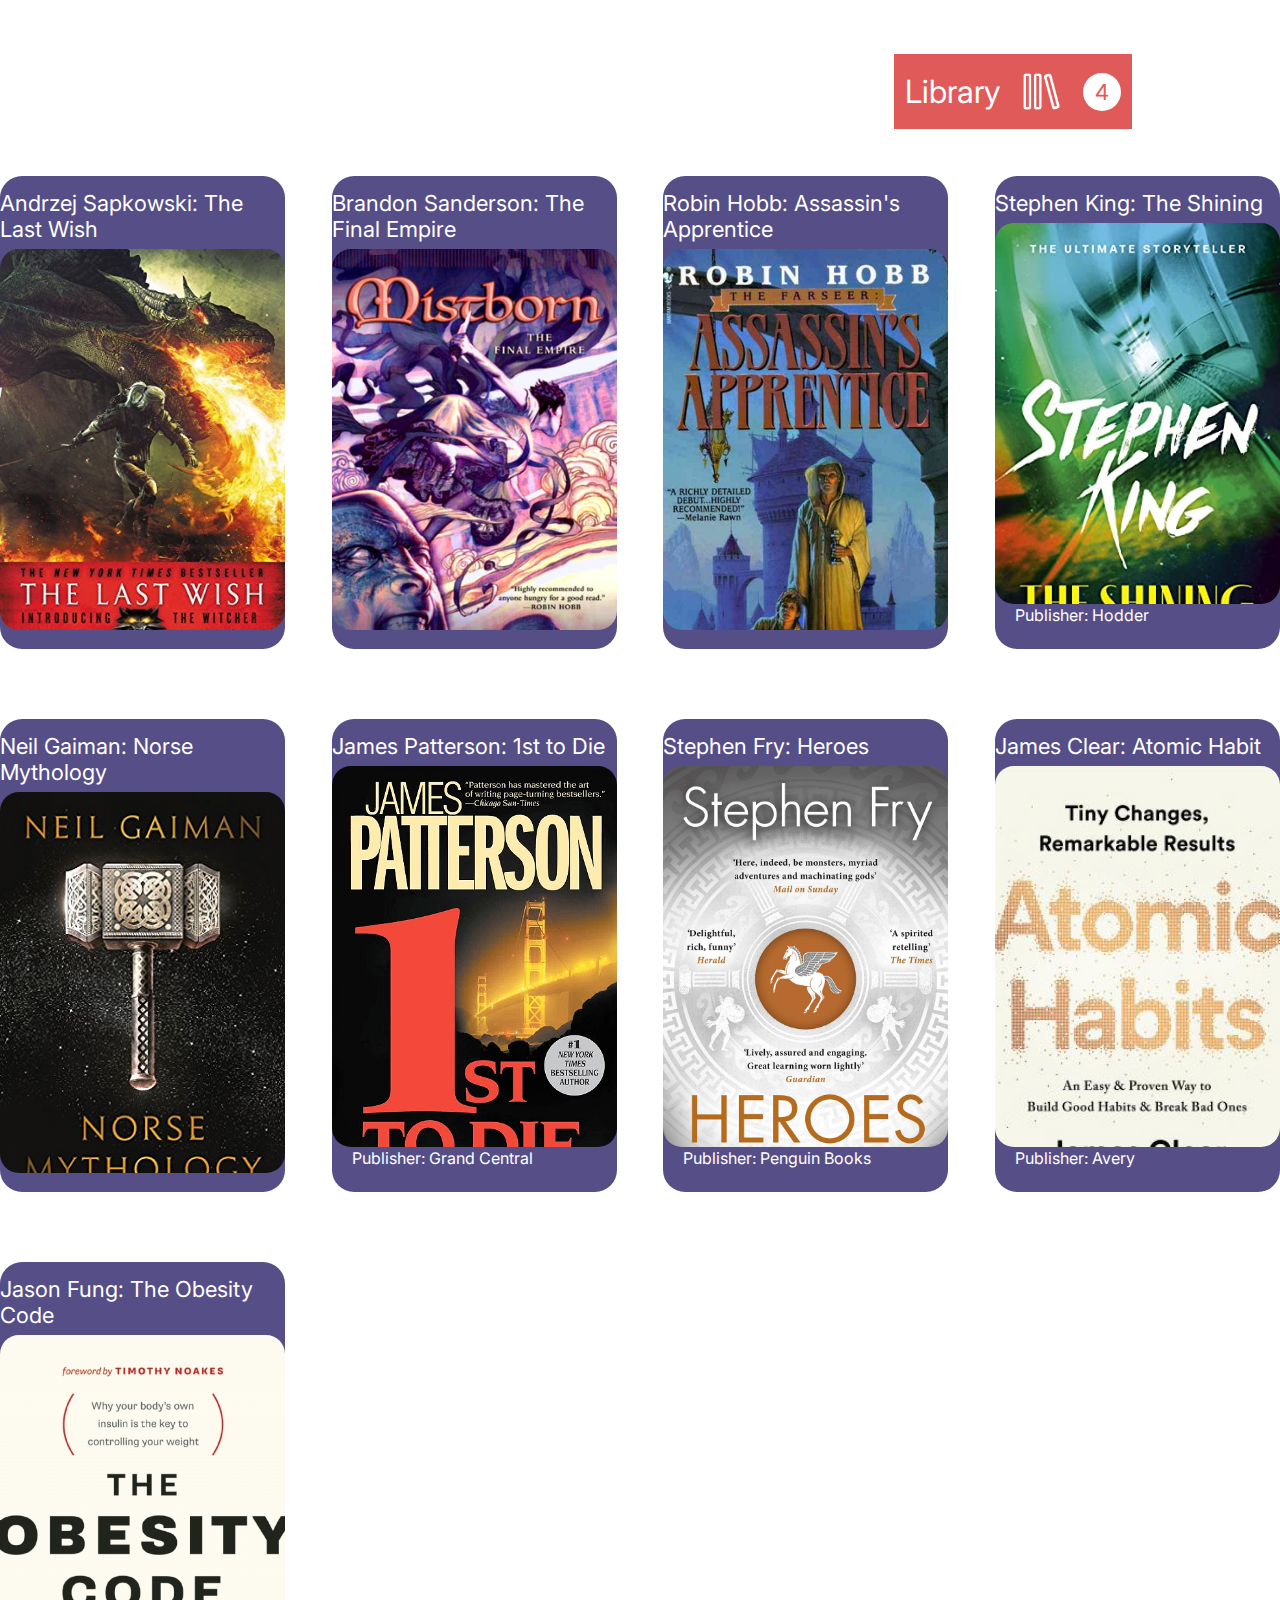
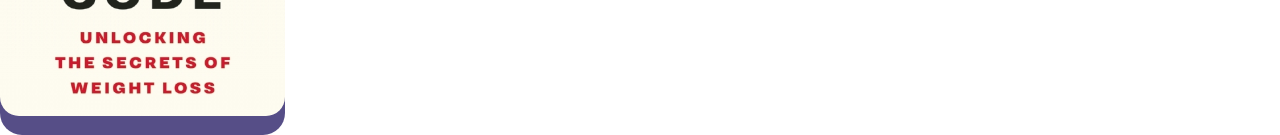
==== index.html @ 4c52c9b6 "afsds fs" ====
<!DOCTYPE html>
<html lang="en">
<head>
    <meta charset="UTF-8">
    <meta name="viewport" content="width=device-width, initial-scale=1.0">
    <link rel="stylesheet" href="style.css">
    <script src="script.js" defer></script>
    <title>Library OOP</title>
</head>
<body>
    <div class="library-btn">
        <p>Library</p>
        <img src="Images/music-album (2).png" alt="">
        <div class="circle">
            <p>4</p>
        </div>
    </div>
    <div class="book-container blurred">
        <div class="book">
            <h3>Brandon Sanderson: Final Empire</h3>
            <div class="img-container">
                <img src="Images/final empire.jpg" alt="">
            </div>
            <div class="info">
                <div class="gerne-container">
                    <p>Gerne:</p>
                <div class="span-container">
                    <span>Fantasy</span>
                    <span>Fiction</span>
                    <span>High Fantasy</span>
                </div>
                </div>
                <div class="lastP">
                    <p>Pages: 650</p>
                    <p>Publisher: Gollancz</p>
                </div>
            </div>
        </div>
        <div class="book">
            <h3>Brandon Sanderson: Final Empire</h3>
            <div class="img-container">
                <img src="Images/final empire.jpg" alt="">
            </div>
            <div class="info">
                <div class="gerne-container">
                    <p>Gerne:</p>
                <div class="span-container">
                    <span>Fantasy</span>
                    <span>Fiction</span>
                    <span>High Fantasy</span>
                </div>
                </div>
                <div class="lastP">
                    <p>Pages: 650</p>
                    <p>Publisher: Gollancz</p>
                </div>
            </div>
        </div>
        <div class="book">
            <h3>Brandon Sanderson: Final Empire</h3>
            <div class="img-container">
                <img src="Images/final empire.jpg" alt="">
            </div>
            <div class="info">
                <div class="gerne-container">
                    <p>Gerne:</p>
                <div class="span-container">
                    <span>Fantasy</span>
                    <span>Fiction</span>
                    <span>High Fantasy</span>
                </div>
                </div>
                <div class="lastP">
                    <p>Pages: 650</p>
                    <p>Publisher: Gollancz</p>
                </div>
            </div>
        </div>
        <div class="book">
            <h3>Brandon Sanderson: Final Empire</h3>
            <div class="img-container">
                <img src="Images/final empire.jpg" alt="">
            </div>
            <div class="info">
                <div class="gerne-container">
                    <p>Gerne:</p>
                <div class="span-container">
                    <span>Fantasy</span>
                    <span>Fiction</span>
                    <span>High Fantasy</span>
                </div>
                </div>
                <div class="lastP">
                    <p>Pages: 650</p>
                    <p>Publisher: Gollancz</p>
                </div>
            </div>
        </div>
        <div class="book">
            <h3>Brandon Sanderson: Final Empire</h3>
            <div class="img-container">
                <img src="Images/final empire.jpg" alt="">
            </div>
            <div class="info">
                <div class="gerne-container">
                    <p>Gerne:</p>
                <div class="span-container">
                    <span>Fantasy</span>
                    <span>Fiction</span>
                    <span>High Fantasy</span>
                </div>
                </div>
                <div class="lastP">
                    <p>Pages: 650</p>
                    <p>Publisher: Gollancz</p>
                </div>
            </div>
        </div>
        <div class="book">
            <h3>Brandon Sanderson: Final Empire</h3>
            <div class="img-container">
                <img src="Images/final empire.jpg" alt="">
            </div>
            <div class="info">
                <div class="gerne-container">
                    <p>Gerne:</p>
                <div class="span-container">
                    <span>Fantasy</span>
                    <span>Fiction</span>
                    <span>High Fantasy</span>
                </div>
                </div>
                <div class="lastP">
                    <p>Pages: 650</p>
                    <p>Publisher: Gollancz</p>
                </div>
            </div>
        </div>
        <div class="book">
            <h3>Brandon Sanderson: Final Empire</h3>
            <div class="img-container">
                <img src="Images/final empire.jpg" alt="">
            </div>
            <div class="info">
                <div class="gerne-container">
                    <p>Gerne:</p>
                <div class="span-container">
                    <span>Fantasy</span>
                    <span>Fiction</span>
                    <span>High Fantasy</span>
                </div>
                </div>
                <div class="lastP">
                    <p>Pages: 650</p>
                    <p>Publisher: Gollancz</p>
                </div>
            </div>
        </div>
        <div class="book">
            <h3>Brandon Sanderson: Final Empire</h3>
            <div class="img-container">
                <img src="Images/final empire.jpg" alt="">
            </div>
            <div class="info">
                <div class="gerne-container">
                    <p>Gerne:</p>
                <div class="span-container">
                    <span>Fantasy</span>
                    <span>Fiction</span>
                    <span>High Fantasy</span>
                </div>
                </div>
                <div class="lastP">
                    <p>Pages: 650</p>
                    <p>Publisher: Gollancz</p>
                </div>
            </div>
        </div>
        <div class="book">
            <h3>Brandon Sanderson: Final Empire</h3>
            <div class="img-container">
                <img src="Images/final empire.jpg" alt="">
            </div>
            <div class="info">
                <div class="gerne-container">
                    <p>Gerne:</p>
                <div class="span-container">
                    <span>Fantasy</span>
                    <span>Fiction</span>
                    <span>High Fantasy</span>
                </div>
                </div>
                <div class="lastP">
                    <p>Pages: 650</p>
                    <p>Publisher: Gollancz</p>
                </div>
            </div>
        </div>
        <div class="book">
            <h3>Brandon Sanderson: Final Empire</h3>
            <div class="img-container">
                <img src="Images/final empire.jpg" alt="">
            </div>
            <div class="info">
                <div class="gerne-container">
                    <p>Gerne:</p>
                <div class="span-container">
                    <span>Fantasy</span>
                    <span>Fiction</span>
                    <span>High Fantasy</span>
                </div>
                </div>
                <div class="lastP">
                    <p>Pages: 650</p>
                    <p>Publisher: Gollancz</p>
                </div>
            </div>
        </div>
        <div class="book">
            <h3>Brandon Sanderson: Final Empire</h3>
            <div class="img-container">
                <img src="Images/final empire.jpg" alt="">
            </div>
            <div class="info">
                <div class="gerne-container">
                    <p>Gerne:</p>
                <div class="span-container">
                    <span>Fantasy</span>
                    <span>Fiction</span>
                    <span>High Fantasy</span>
                </div>
                </div>
                <div class="lastP">
                    <p>Pages: 650</p>
                    <p>Publisher: Gollancz</p>
                </div>
            </div>
        </div>
        <div class="book">
            <h3>Brandon Sanderson: Final Empire</h3>
            <div class="img-container">
                <img src="Images/final empire.jpg" alt="">
            </div>
            <div class="info">
                <div class="gerne-container">
                    <p>Gerne:</p>
                <div class="span-container">
                    <span>Fantasy</span>
                    <span>Fiction</span>
                    <span>High Fantasy</span>
                </div>
                </div>
                <div class="lastP">
                    <p>Pages: 650</p>
                    <p>Publisher: Gollancz</p>
                </div>
            </div>
        </div>
        <div class="book">
            <h3>Brandon Sanderson: Final Empire</h3>
            <div class="img-container">
                <img src="Images/final empire.jpg" alt="">
            </div>
            <div class="info">
                <div class="gerne-container">
                    <p>Gerne:</p>
                <div class="span-container">
                    <span>Fantasy</span>
                    <span>Fiction</span>
                    <span>High Fantasy</span>
                </div>
                </div>
                <div class="lastP">
                    <p>Pages: 650</p>
                    <p>Publisher: Gollancz</p>
                </div>
            </div>
        </div>
    </div>
    <!-- <div class="blur"></div> -->
</body>
</html>
---- style.css ----
@import url('https://fonts.googleapis.com/css2?family=Inter:wght@100..900&display=swap');

* {
  box-sizing: border-box;
}

body {
  font-family: 'Inter', sans-serif;
  height: 100vh;
  margin: 0;
  display: flex;
  justify-content: center;
  position: relative;
}

.book-container {
    width: 1608px;
    margin-top: 176px;
    display: flex;
    flex-wrap: wrap;
    justify-content: space-between;
}

.book {
    width: 321px;
    height: 473px;
    background-color: #564E87;
    border-radius: 22px;
    position: relative;
    display: flex;
    flex-direction: column;
    align-items: center;
    flex-basis: 20.01%;
    margin-bottom: 70px;
}

.book h3 {
    font-size: 22px;
    color: #fff;
    margin: 14px 0 7px 0;
    width: 285px;
    font-weight: 400;
}

.book img {
    width: 285px;
    height: 100%;
    border-radius: 19px;
    object-fit: cover;
    object-position: 0 0%;
}

.img-container {
    max-height: 381px;
    transition: max-height 0.15s ease;
    z-index: 2;
}

.book:hover {
    .img-container {
        max-height: 246px;
    }
}

/* info box */

.info {
    position: absolute;
    z-index: 1;
    bottom: 17px;
    left: 20px;
    height: 113px;
    display: flex;
    flex-direction: column;
}

.info p {
    margin: 0;
    color: #fff;
}

.info span {
    background-color: #fff;
    color: #564E87;
    border-radius: 9px;
    font-size: 15px;
    padding: 1px 10px;
    margin-left: 5px;
}

.gerne-container {
    display: flex;

}

.span-container span:nth-child(-n + 2) {
    margin-bottom: 8px;
}

.span-container {
    width: 222px;
    display: flex;
    flex-wrap: wrap;
}

.lastP p {
    margin-top: 8px;
}

/* Library Btn */

.library-btn {
    position: fixed;
    width: 238px;
    height: 75px;
    background-color: #E05A5A;
    color: #fff;
    display: flex;
    align-items: center;
    justify-content: space-around;
    top: 54px;
    right: 148px;
    z-index: 4;
}

.library-btn:hover {
    transition: transform 0.05s ease;
    transform: scale(1.1);
}

.library-btn p {
    margin: 0;
    font-size: 32px;
}

.library-btn img {
    width: 41px;
    height: 41px;
}

.library-btn div {
    width: 38px;
    height: 38px;
    border-radius: 50%;
    background-color: #fff;
    display: flex;
    justify-content: center;
    align-items: center;
}

.library-btn div p {
    margin: 0;
    font-size: 22px;
    color: #E05A5A;
}

.blur {
    backdrop-filter: blur(5px);
    height: 100%;
    width: 100%;
    position: absolute;
    z-index: 3;
}
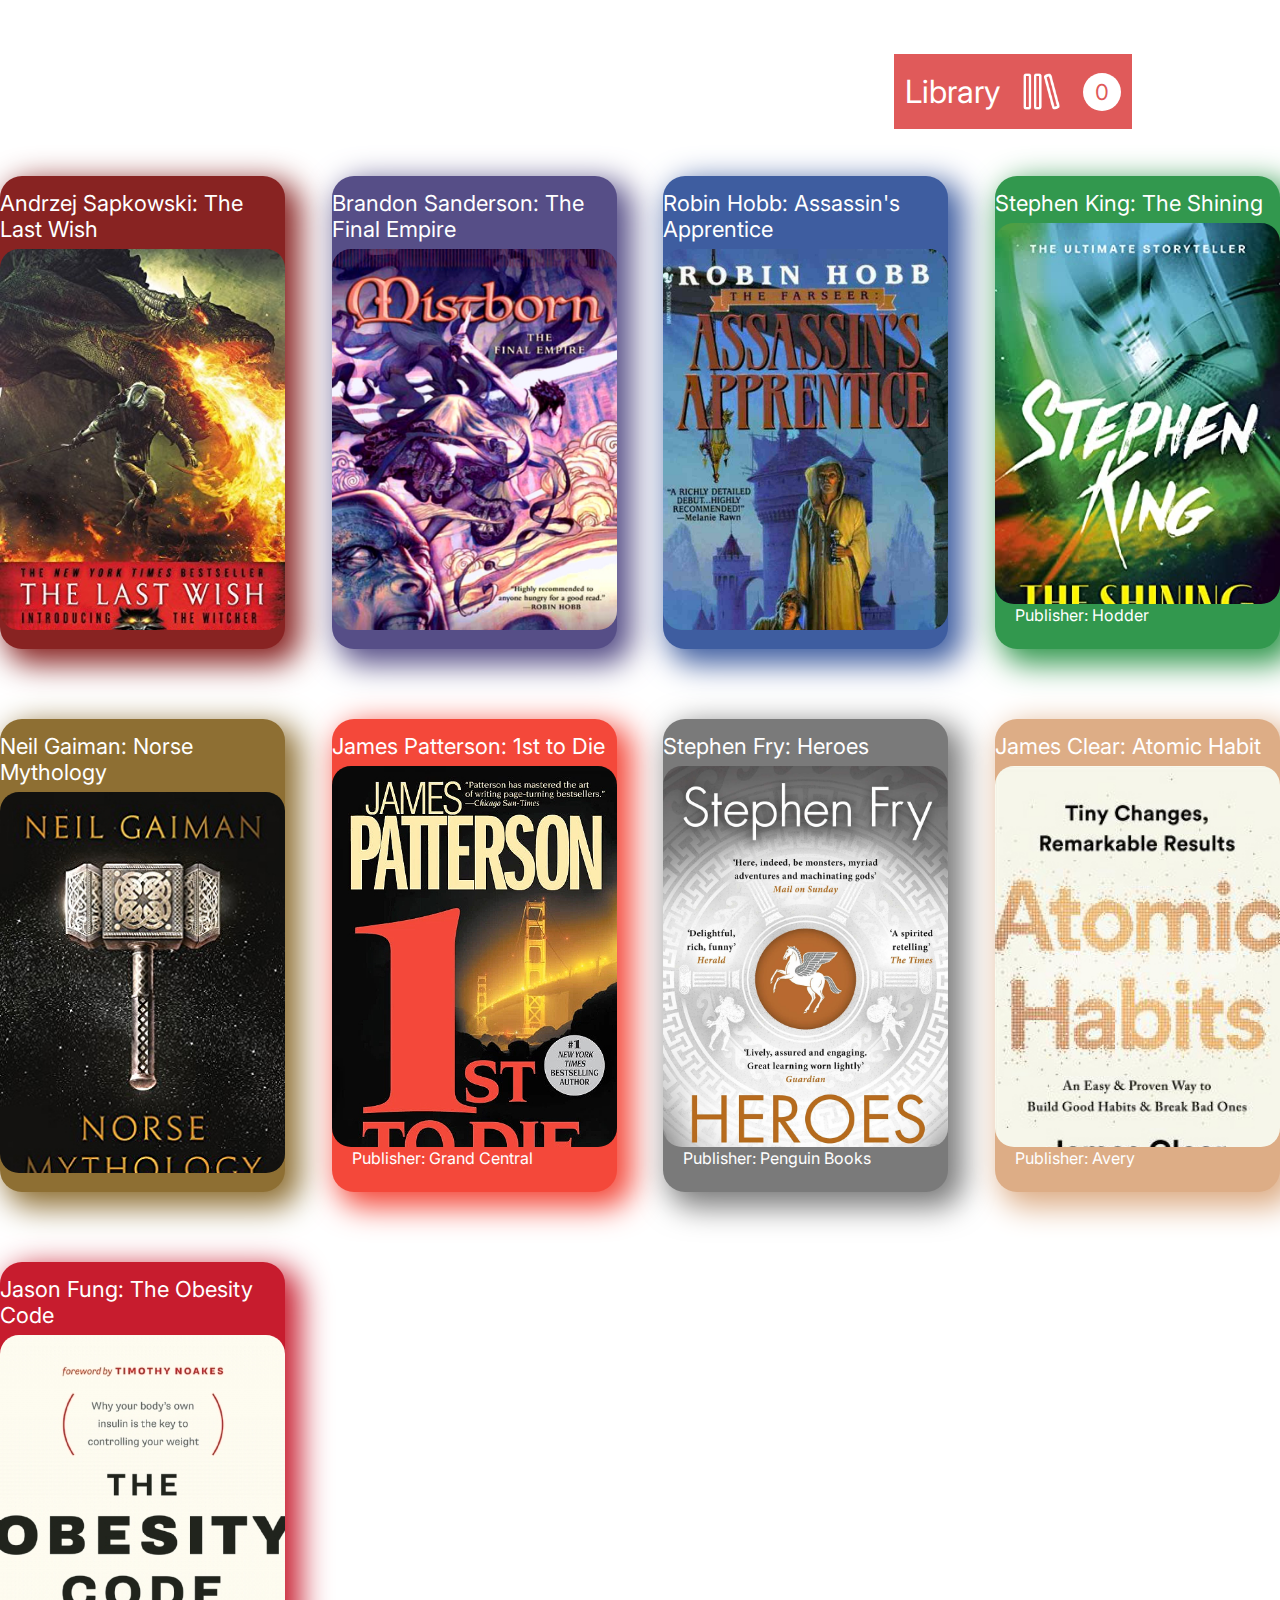
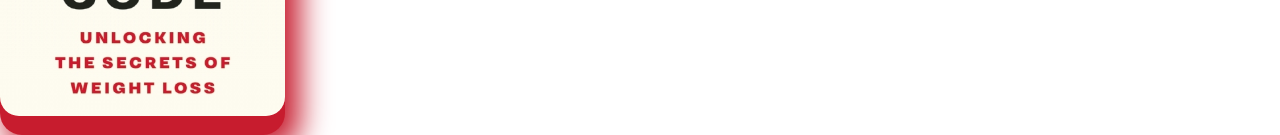
==== commit 8557b412: "hgjghghjj" ====
--- a/index.html
+++ b/index.html
@@ -15,268 +15,7 @@
             <p>4</p>
         </div>
     </div>
-    <div class="book-container blurred">
-        <div class="book">
-            <h3>Brandon Sanderson: Final Empire</h3>
-            <div class="img-container">
-                <img src="Images/final empire.jpg" alt="">
-            </div>
-            <div class="info">
-                <div class="gerne-container">
-                    <p>Gerne:</p>
-                <div class="span-container">
-                    <span>Fantasy</span>
-                    <span>Fiction</span>
-                    <span>High Fantasy</span>
-                </div>
-                </div>
-                <div class="lastP">
-                    <p>Pages: 650</p>
-                    <p>Publisher: Gollancz</p>
-                </div>
-            </div>
-        </div>
-        <div class="book">
-            <h3>Brandon Sanderson: Final Empire</h3>
-            <div class="img-container">
-                <img src="Images/final empire.jpg" alt="">
-            </div>
-            <div class="info">
-                <div class="gerne-container">
-                    <p>Gerne:</p>
-                <div class="span-container">
-                    <span>Fantasy</span>
-                    <span>Fiction</span>
-                    <span>High Fantasy</span>
-                </div>
-                </div>
-                <div class="lastP">
-                    <p>Pages: 650</p>
-                    <p>Publisher: Gollancz</p>
-                </div>
-            </div>
-        </div>
-        <div class="book">
-            <h3>Brandon Sanderson: Final Empire</h3>
-            <div class="img-container">
-                <img src="Images/final empire.jpg" alt="">
-            </div>
-            <div class="info">
-                <div class="gerne-container">
-                    <p>Gerne:</p>
-                <div class="span-container">
-                    <span>Fantasy</span>
-                    <span>Fiction</span>
-                    <span>High Fantasy</span>
-                </div>
-                </div>
-                <div class="lastP">
-                    <p>Pages: 650</p>
-                    <p>Publisher: Gollancz</p>
-                </div>
-            </div>
-        </div>
-        <div class="book">
-            <h3>Brandon Sanderson: Final Empire</h3>
-            <div class="img-container">
-                <img src="Images/final empire.jpg" alt="">
-            </div>
-            <div class="info">
-                <div class="gerne-container">
-                    <p>Gerne:</p>
-                <div class="span-container">
-                    <span>Fantasy</span>
-                    <span>Fiction</span>
-                    <span>High Fantasy</span>
-                </div>
-                </div>
-                <div class="lastP">
-                    <p>Pages: 650</p>
-                    <p>Publisher: Gollancz</p>
-                </div>
-            </div>
-        </div>
-        <div class="book">
-            <h3>Brandon Sanderson: Final Empire</h3>
-            <div class="img-container">
-                <img src="Images/final empire.jpg" alt="">
-            </div>
-            <div class="info">
-                <div class="gerne-container">
-                    <p>Gerne:</p>
-                <div class="span-container">
-                    <span>Fantasy</span>
-                    <span>Fiction</span>
-                    <span>High Fantasy</span>
-                </div>
-                </div>
-                <div class="lastP">
-                    <p>Pages: 650</p>
-                    <p>Publisher: Gollancz</p>
-                </div>
-            </div>
-        </div>
-        <div class="book">
-            <h3>Brandon Sanderson: Final Empire</h3>
-            <div class="img-container">
-                <img src="Images/final empire.jpg" alt="">
-            </div>
-            <div class="info">
-                <div class="gerne-container">
-                    <p>Gerne:</p>
-                <div class="span-container">
-                    <span>Fantasy</span>
-                    <span>Fiction</span>
-                    <span>High Fantasy</span>
-                </div>
-                </div>
-                <div class="lastP">
-                    <p>Pages: 650</p>
-                    <p>Publisher: Gollancz</p>
-                </div>
-            </div>
-        </div>
-        <div class="book">
-            <h3>Brandon Sanderson: Final Empire</h3>
-            <div class="img-container">
-                <img src="Images/final empire.jpg" alt="">
-            </div>
-            <div class="info">
-                <div class="gerne-container">
-                    <p>Gerne:</p>
-                <div class="span-container">
-                    <span>Fantasy</span>
-                    <span>Fiction</span>
-                    <span>High Fantasy</span>
-                </div>
-                </div>
-                <div class="lastP">
-                    <p>Pages: 650</p>
-                    <p>Publisher: Gollancz</p>
-                </div>
-            </div>
-        </div>
-        <div class="book">
-            <h3>Brandon Sanderson: Final Empire</h3>
-            <div class="img-container">
-                <img src="Images/final empire.jpg" alt="">
-            </div>
-            <div class="info">
-                <div class="gerne-container">
-                    <p>Gerne:</p>
-                <div class="span-container">
-                    <span>Fantasy</span>
-                    <span>Fiction</span>
-                    <span>High Fantasy</span>
-                </div>
-                </div>
-                <div class="lastP">
-                    <p>Pages: 650</p>
-                    <p>Publisher: Gollancz</p>
-                </div>
-            </div>
-        </div>
-        <div class="book">
-            <h3>Brandon Sanderson: Final Empire</h3>
-            <div class="img-container">
-                <img src="Images/final empire.jpg" alt="">
-            </div>
-            <div class="info">
-                <div class="gerne-container">
-                    <p>Gerne:</p>
-                <div class="span-container">
-                    <span>Fantasy</span>
-                    <span>Fiction</span>
-                    <span>High Fantasy</span>
-                </div>
-                </div>
-                <div class="lastP">
-                    <p>Pages: 650</p>
-                    <p>Publisher: Gollancz</p>
-                </div>
-            </div>
-        </div>
-        <div class="book">
-            <h3>Brandon Sanderson: Final Empire</h3>
-            <div class="img-container">
-                <img src="Images/final empire.jpg" alt="">
-            </div>
-            <div class="info">
-                <div class="gerne-container">
-                    <p>Gerne:</p>
-                <div class="span-container">
-                    <span>Fantasy</span>
-                    <span>Fiction</span>
-                    <span>High Fantasy</span>
-                </div>
-                </div>
-                <div class="lastP">
-                    <p>Pages: 650</p>
-                    <p>Publisher: Gollancz</p>
-                </div>
-            </div>
-        </div>
-        <div class="book">
-            <h3>Brandon Sanderson: Final Empire</h3>
-            <div class="img-container">
-                <img src="Images/final empire.jpg" alt="">
-            </div>
-            <div class="info">
-                <div class="gerne-container">
-                    <p>Gerne:</p>
-                <div class="span-container">
-                    <span>Fantasy</span>
-                    <span>Fiction</span>
-                    <span>High Fantasy</span>
-                </div>
-                </div>
-                <div class="lastP">
-                    <p>Pages: 650</p>
-                    <p>Publisher: Gollancz</p>
-                </div>
-            </div>
-        </div>
-        <div class="book">
-            <h3>Brandon Sanderson: Final Empire</h3>
-            <div class="img-container">
-                <img src="Images/final empire.jpg" alt="">
-            </div>
-            <div class="info">
-                <div class="gerne-container">
-                    <p>Gerne:</p>
-                <div class="span-container">
-                    <span>Fantasy</span>
-                    <span>Fiction</span>
-                    <span>High Fantasy</span>
-                </div>
-                </div>
-                <div class="lastP">
-                    <p>Pages: 650</p>
-                    <p>Publisher: Gollancz</p>
-                </div>
-            </div>
-        </div>
-        <div class="book">
-            <h3>Brandon Sanderson: Final Empire</h3>
-            <div class="img-container">
-                <img src="Images/final empire.jpg" alt="">
-            </div>
-            <div class="info">
-                <div class="gerne-container">
-                    <p>Gerne:</p>
-                <div class="span-container">
-                    <span>Fantasy</span>
-                    <span>Fiction</span>
-                    <span>High Fantasy</span>
-                </div>
-                </div>
-                <div class="lastP">
-                    <p>Pages: 650</p>
-                    <p>Publisher: Gollancz</p>
-                </div>
-            </div>
-        </div>
-    </div>
-    <!-- <div class="blur"></div> -->
+    <div class="book-container"></div>
+    <div class="blur"></div>
 </body>
 </html>--- a/style.css
+++ b/style.css
@@ -24,7 +24,6 @@
 .book {
     width: 321px;
     height: 473px;
-    background-color: #564E87;
     border-radius: 22px;
     position: relative;
     display: flex;
@@ -58,7 +57,7 @@
 
 .book:hover {
     .img-container {
-        max-height: 246px;
+        max-height: 246px !important;
     }
 }
 
@@ -156,8 +155,13 @@
 
 .blur {
     backdrop-filter: blur(5px);
+    display: none;
     height: 100%;
     width: 100%;
     position: absolute;
     z-index: 3;
+}
+
+.blur.active {
+    display: block;
 }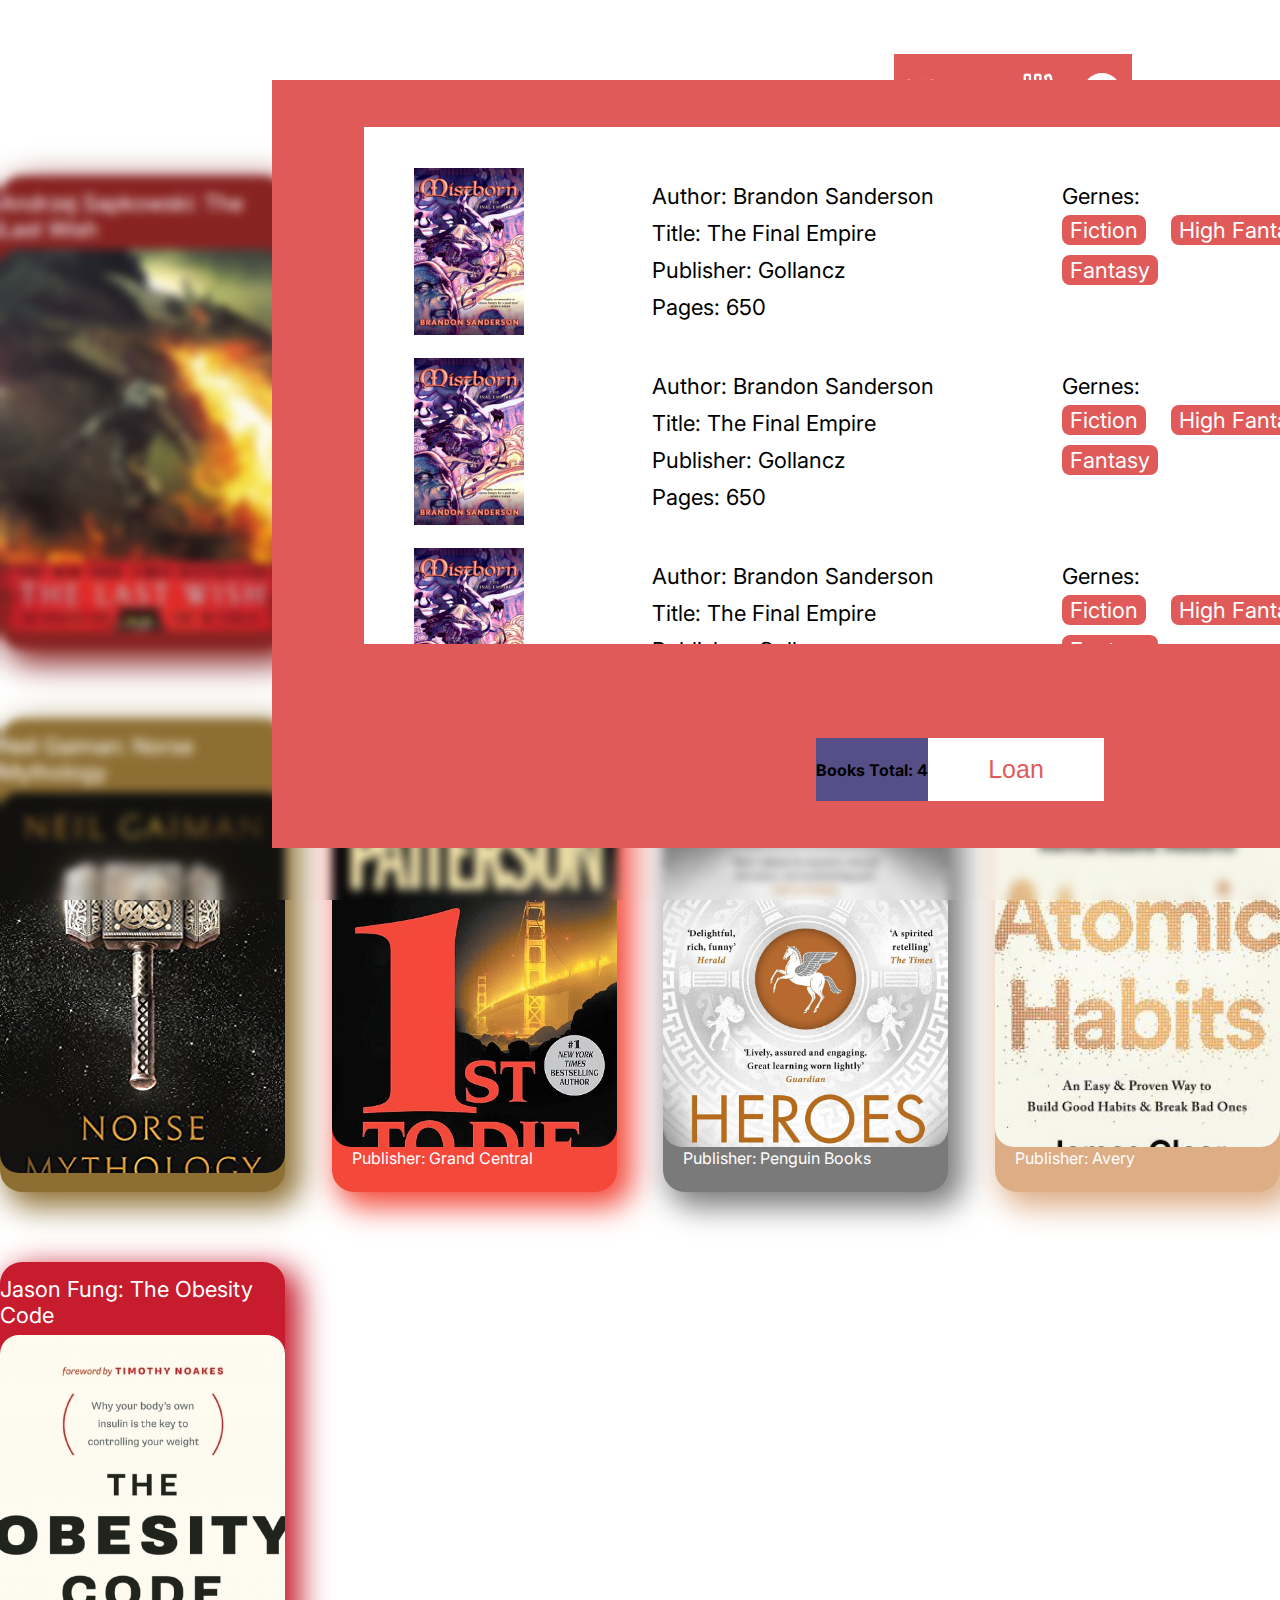
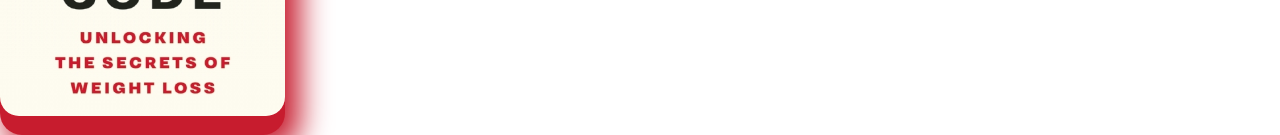
==== commit f25ecbfe: "iugiuib" ====
--- a/index.html
+++ b/index.html
@@ -16,6 +16,70 @@
         </div>
     </div>
     <div class="book-container"></div>
-    <div class="blur"></div>
+    
+    <div class="blur active"></div>
+
+    <div class="library-container">
+        <div class="library-books">
+            <div class="library-book">
+                <img src="Images/final empire.jpg" alt="">
+                <div class="library-info">
+                    <p>Author: Brandon Sanderson</p>
+                    <p>Title: The Final Empire</p>
+                    <p>Publisher: Gollancz</p>
+                    <p>Pages: 650</p>
+                </div>
+                <div class="library-gernes">
+                    <p>Gernes:</p>
+                    <div>
+                        <span>Fiction</span>
+                        <span>High Fantasy</span>
+                        <span>Fantasy</span>
+                    </div>
+                </div>
+                <img src="Images/remove (1).png" alt="">
+            </div>
+            <div class="library-book">
+                <img src="Images/final empire.jpg" alt="">
+                <div class="library-info">
+                    <p>Author: Brandon Sanderson</p>
+                    <p>Title: The Final Empire</p>
+                    <p>Publisher: Gollancz</p>
+                    <p>Pages: 650</p>
+                </div>
+                <div class="library-gernes">
+                    <p>Gernes:</p>
+                    <div>
+                        <span>Fiction</span>
+                        <span>High Fantasy</span>
+                        <span>Fantasy</span>
+                    </div>
+                </div>
+                <img src="Images/remove (1).png" alt="">
+            </div>
+            <div class="library-book">
+                <img src="Images/final empire.jpg" alt="">
+                <div class="library-info">
+                    <p>Author: Brandon Sanderson</p>
+                    <p>Title: The Final Empire</p>
+                    <p>Publisher: Gollancz</p>
+                    <p>Pages: 650</p>
+                </div>
+                <div class="library-gernes">
+                    <p>Gernes:</p>
+                    <div>
+                        <span>Fiction</span>
+                        <span>High Fantasy</span>
+                        <span>Fantasy</span>
+                    </div>
+                </div>
+                <img src="Images/remove (1).png" alt="">
+            </div>
+        </div>
+        <div class="bottom-container">
+            <h4>Books Total: 4</h4>
+            <button class="loan-btn">Loan</button>
+        </div>
+    </div>
 </body>
 </html>--- a/style.css
+++ b/style.css
@@ -164,4 +164,111 @@
 
 .blur.active {
     display: block;
+}
+
+/* library */
+
+.library-container {
+    position: absolute;
+    width: 1376px;
+    height: 768px;
+    background-color: #E05A5A;
+    left: 272px;
+    top: 80px;
+    display: flex;
+    flex-direction: column;
+    align-items: center;
+    justify-content: space-around;
+    z-index: 5;
+}
+
+.library-books {
+    overflow: auto;
+    background-color: #fff;
+    padding: 41px 50px;
+    width: 1192px;
+    height: 517px;
+    display: flex;
+    flex-direction: column;
+    
+}
+
+.library-book {
+    width: 100%;
+    height: 167px;
+    display: flex;
+    justify-content: space-between;
+    align-items: center;
+    margin-top: 23px;
+}
+
+.library-book p {
+    margin: 0;
+}
+
+.library-books div:first-of-type {
+    margin: 0;
+}
+
+.library-book img:first-of-type {
+    height: 100%;
+}
+
+.library-book img:last-of-type {
+    height: 58px;
+}
+
+.library-info {
+    height: 100%;
+    padding: 15px 0;
+    display: flex;
+    flex-direction: column;
+    justify-content: space-between;
+    font-size: 22px;
+}
+
+.library-gernes {
+    font-size: 22px;
+    align-self: flex-start;
+    margin-top: 15px;
+}
+
+.library-gernes div {
+    display: flex;
+    flex-wrap: wrap;
+    width: 258px;
+    justify-content: space-between;
+}
+
+.library-gernes div span {
+    background-color: #E05A5A;
+    padding: 2px 8px;
+    border-radius: 8px;
+    margin-top: 6px;
+    color: #fff;
+}
+
+.library-gernes div span:last-of-type {
+    margin-top: 10px;
+}
+
+/* loan-btn */
+
+.bottom-container {
+    background-color: #564E87;
+    display: flex;
+}
+
+.loan-btn {
+    background-color: #fff;
+    border: none;
+    color: #E05A5A;
+    padding: 10px 60px;
+    font-size: 25px;
+}
+
+.bottom-container p {
+    margin: 0;
+    font-weight: 400;
+    font-size: 25px;
 }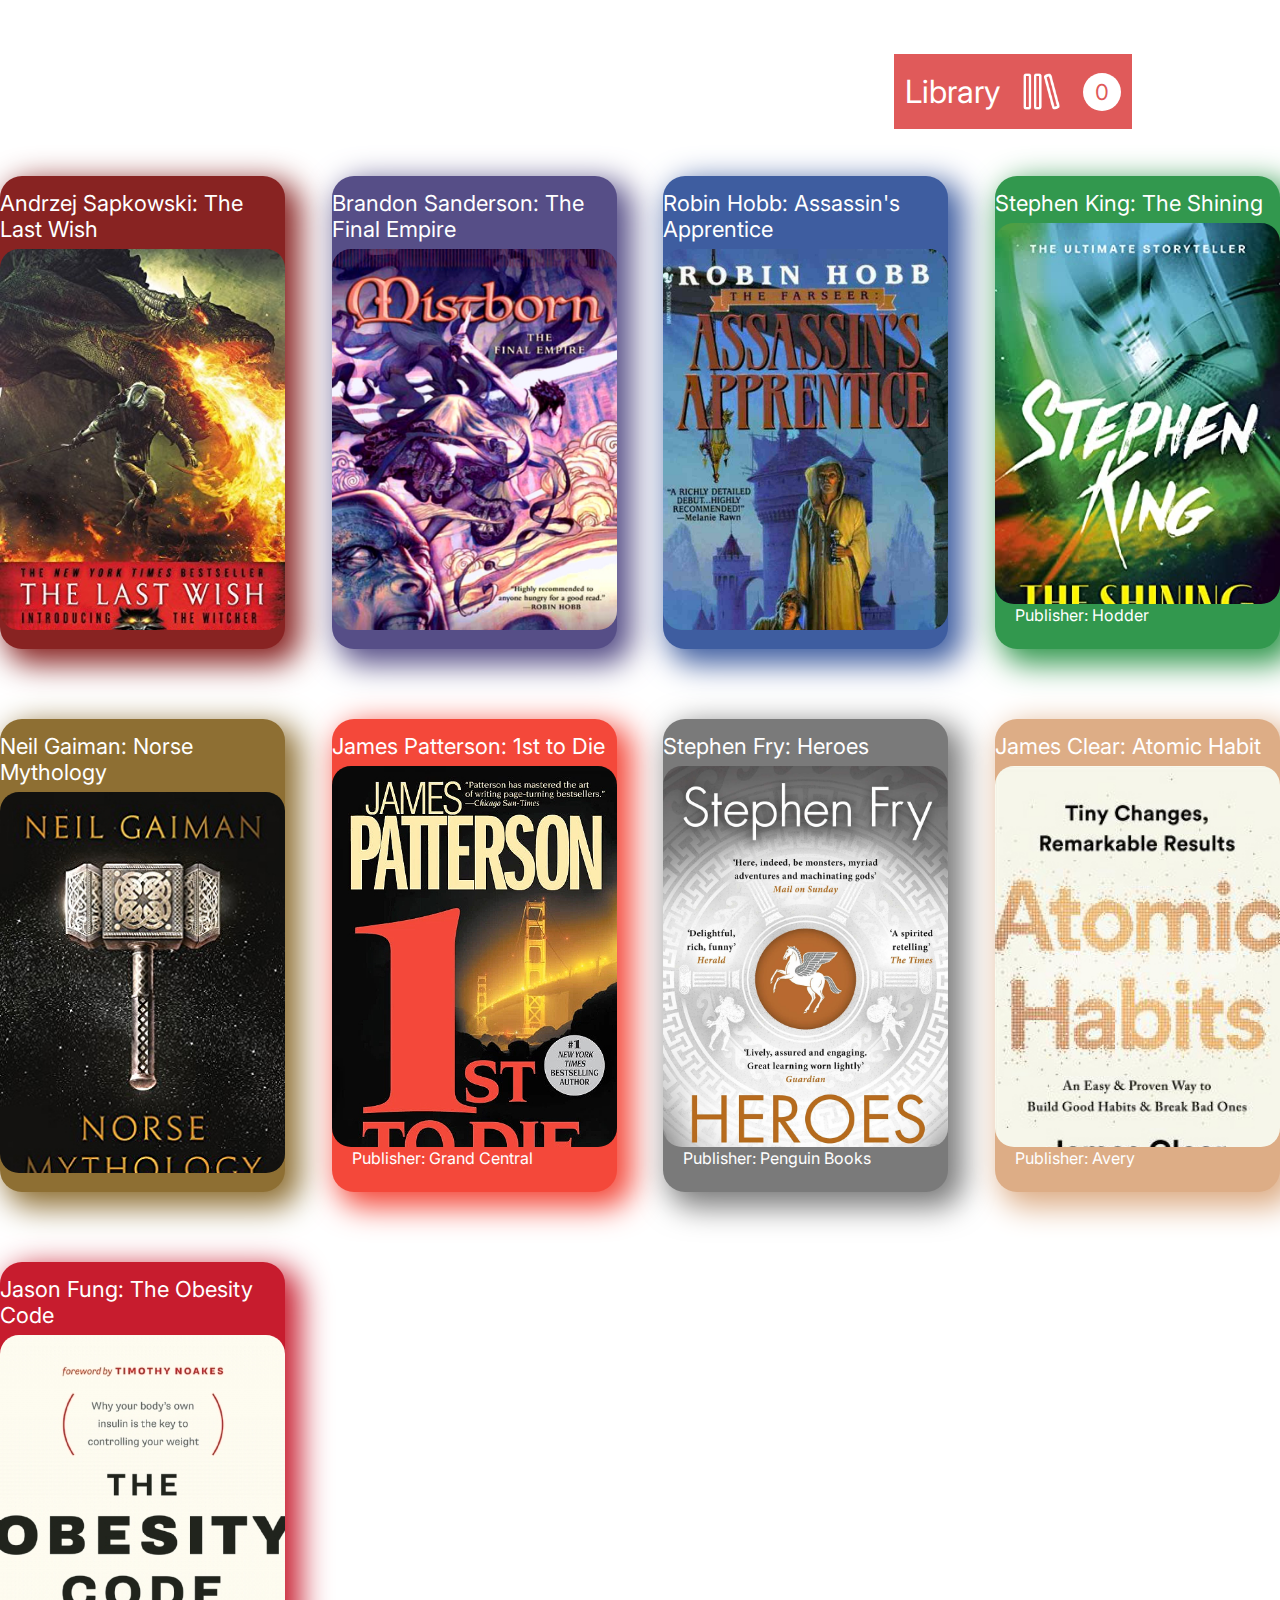
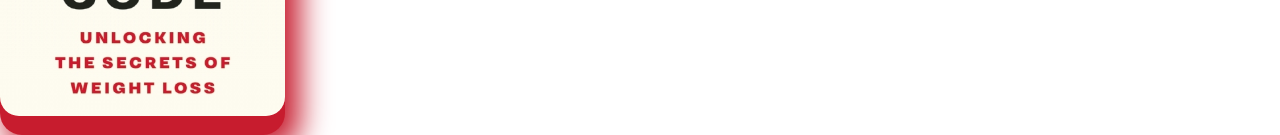
==== commit 4bb275f4: "dfafa" ====
--- a/index.html
+++ b/index.html
@@ -17,7 +17,7 @@
     </div>
     <div class="book-container"></div>
     
-    <div class="blur active"></div>
+    <div class="blur"></div>
 
     <div class="library-container">
         <div class="library-books">
--- a/style.css
+++ b/style.css
@@ -180,6 +180,7 @@
     align-items: center;
     justify-content: space-around;
     z-index: 5;
+    display: none;
 }
 
 .library-books {
@@ -190,7 +191,7 @@
     height: 517px;
     display: flex;
     flex-direction: column;
-    
+    margin-top: 70px;
 }
 
 .library-book {
@@ -255,20 +256,22 @@
 /* loan-btn */
 
 .bottom-container {
-    background-color: #564E87;
-    display: flex;
+    display: flex;
+    align-items: center;
 }
 
 .loan-btn {
     background-color: #fff;
     border: none;
     color: #E05A5A;
-    padding: 10px 60px;
+    padding: 15px 60px;
     font-size: 25px;
-}
-
-.bottom-container p {
+    margin-left: 30px;
+}
+
+.bottom-container h4 {
     margin: 0;
     font-weight: 400;
     font-size: 25px;
+    color: #fff;
 }